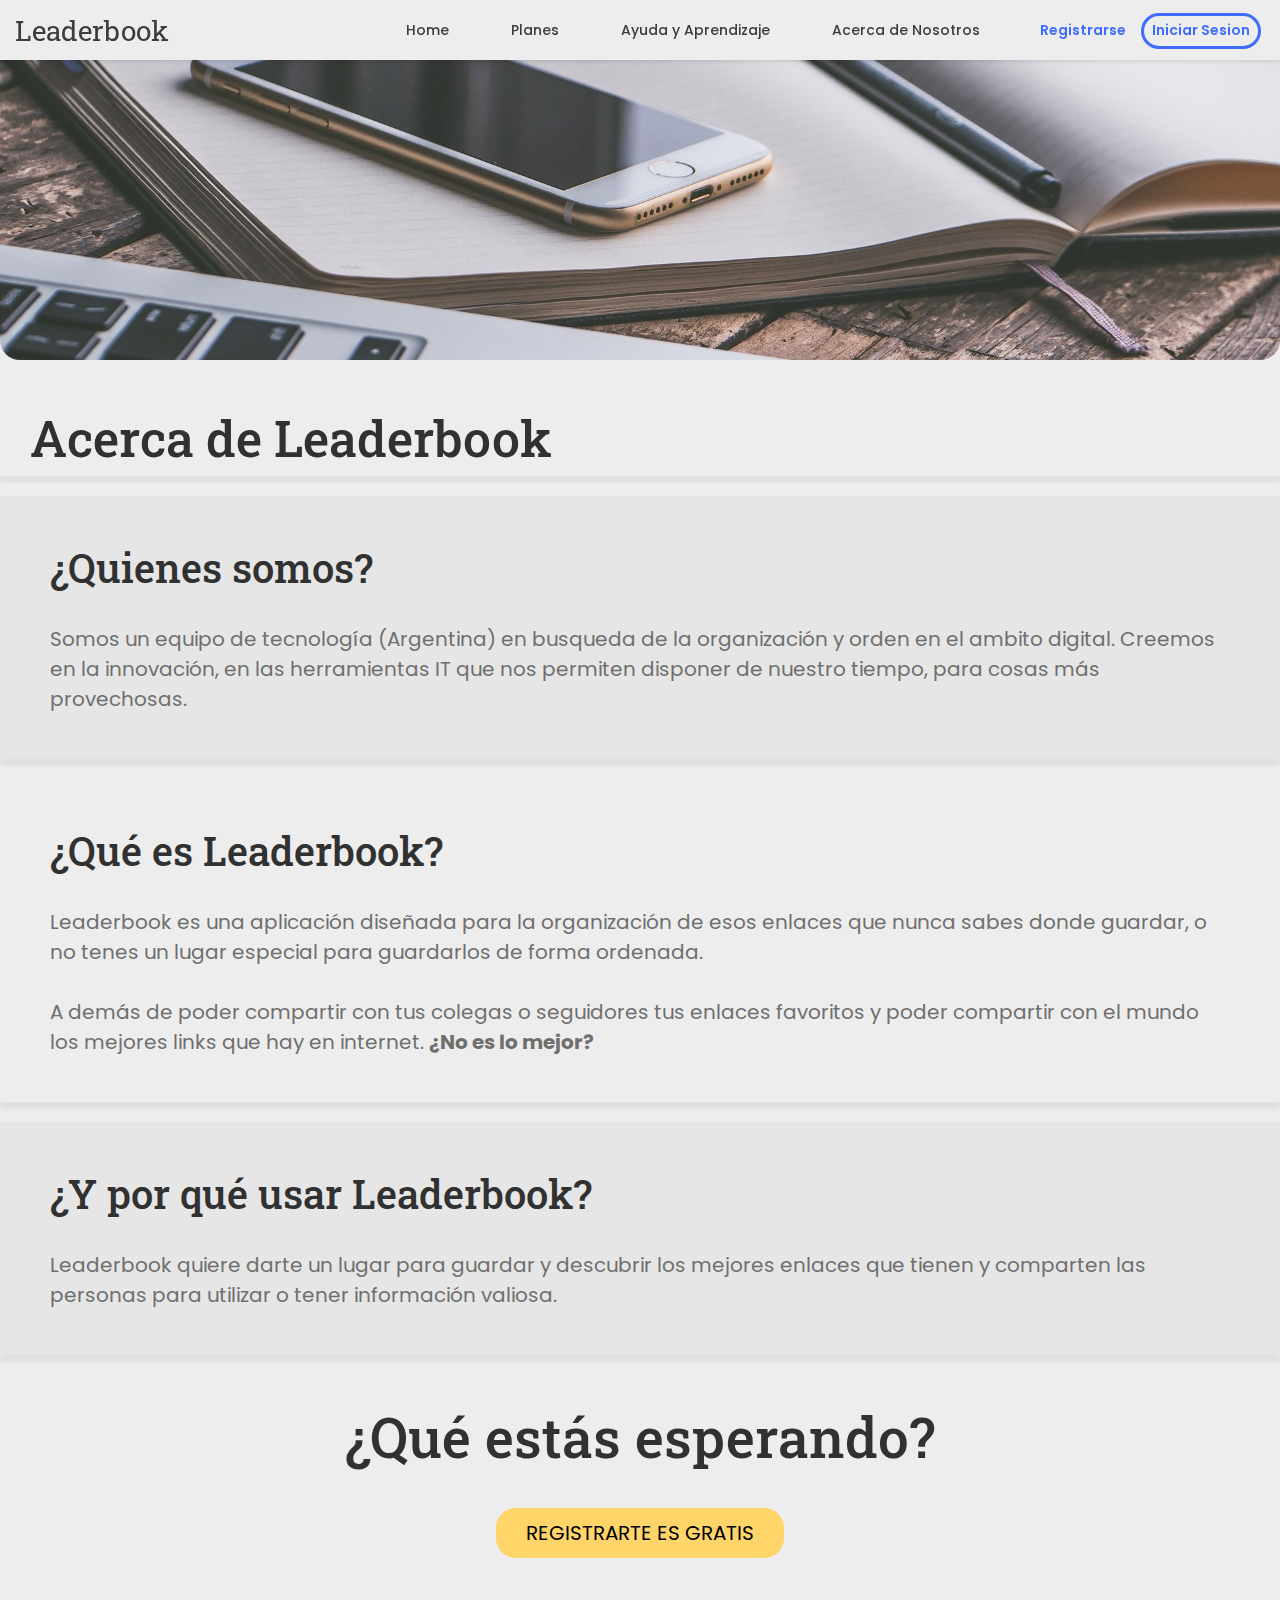
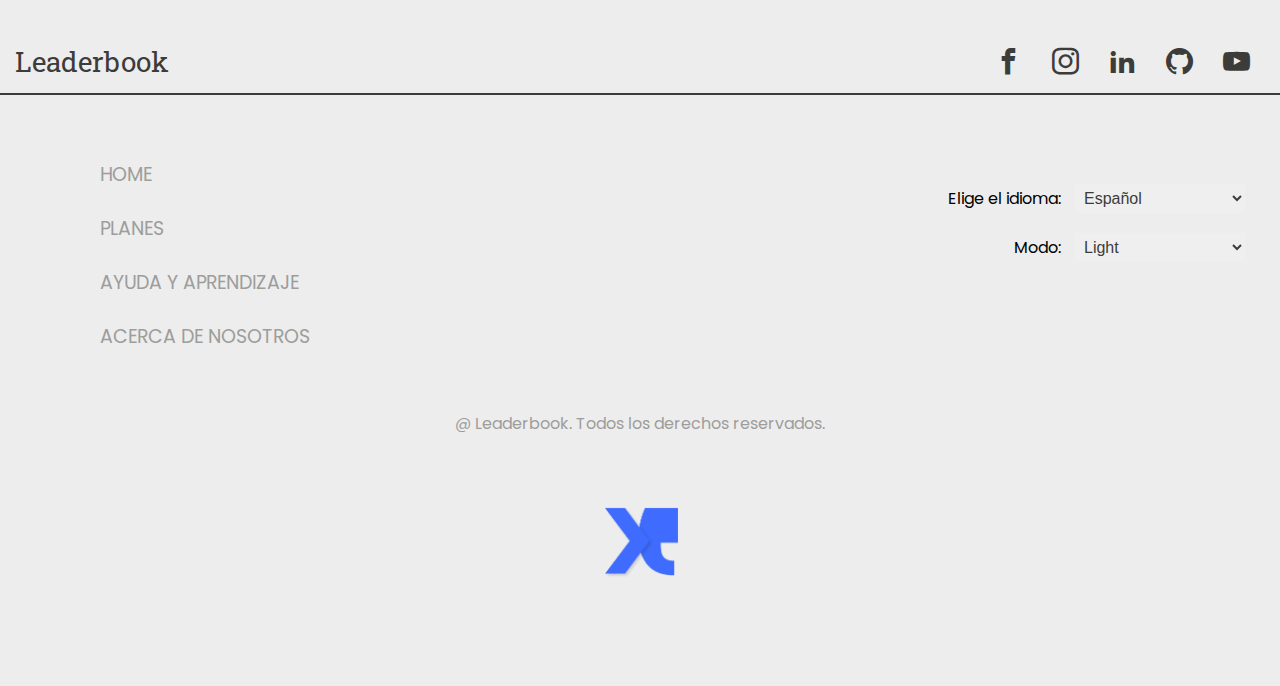
==== about.html @ 975a134c "Add about, images and css" ====
<!DOCTYPE html>
<html lang="es">
<head>
    <!-- Compatibilidad -->
    <meta charset="UTF-8">
    <meta http-equiv="x-ua-compatible" content="ie-edge">
    <meta name="viewport" content="width=device-width, initial-scale=1, shrink-to-fit=no">

    <!-- Titulo -->
    <title>Leaderbook - Guarda, organiza y utiliza los enlaces</title>

    <!--Descripción-->
	<meta name="author" content="Leaderbook">
	<meta name="description" content="Aplicacion utilizada para guardar, organizar y utilizar tus enlaces o links que coinsideres mas importantes">
    <meta name="keywords" content="Bookmark, Marcador, Enlace, Organizar, Link, Mark, App">

    <!-- Fuentes -->
    <link rel="stylesheet" href="./css/fonts.css">
    <link href="https://fonts.googleapis.com/css?family=Poppins:400,500,600|Roboto|Roboto+Slab:500&display=swap" rel="stylesheet">

      <!-- Hojas de estilo -->
      <link rel="stylesheet" href="./css/animate.css">
      <link rel="stylesheet" href="./css/main.css">
      <link rel="stylesheet" href="./css/login.css">

    <!-- Ico -->
    <link rel="icon" type="image/png" href="./img/ico.png">
</head>
<body>
    <!-- Navbar -->
    <header class="navbar animated fadeInDownBig">
        <div class="navbarContainer">
            <div class="logo animated fadeInLeft delay-1s">
                <a href="./index.html"  class="logo__text">Leaderbook</a>
            </div>
            
            <nav class="menu">
                <div class="menu__links ">
                    <a class="menu__link menu__link_before" href="./index.html">Home</a>
                    <a class="menu__link menu__link_before" href="javascript:void(0)" onClick="messageLinks('Planes')">Planes</a>
                    <a class="menu__link menu__link_before" href="javascript:void(0)" onClick="messageLinks('Ayuda y Aprendizaje')">Ayuda y Aprendizaje</a>
                    <a class="menu__link menu__link_before" href="./about.html">Acerca de Nosotros</a>
                </div>
                <div class="menu__login">
                    <span>
                        <a class="menu__link register" href="./register.html">Registrarse</a>
                        <a class="menu__link login" href="./login.html">Iniciar Sesion</a>
                    </span>
                </div>
                <a href="javascript:void(0)" id="menu__hamburguer" class="icon-menu" onClick="showHide()"></a>
            </nav>
        </div>
    </header>

    <!-- Contenedor de todo el sitio excepto navbar y footer -->
    <div class="container">
        <main class="about animated fadeInUpBig">
            <div class="about__image"></div>
            <div class="about__content">
                <h1 class="about__title">Acerca de Leaderbook</h1>
                <div class="about__item animated fadeInLeftBig delay-1s">
                    <h2 class="about__subtitle">¿Quienes somos?</h2>
                    <p class="about__paragraph">
                        Somos un equipo de tecnología (Argentina) en busqueda de la organización y orden en el ambito digital. Creemos en la innovación, en las herramientas IT que nos permiten disponer de nuestro tiempo, para cosas más provechosas.
                    </p>
                </div>
                <div class="about__item animated fadeInRightBig delay-1s">
                    <h2 class="about__subtitle">¿Qué es Leaderbook?</h2>
                    <p class="about__paragraph">
                        Leaderbook es una aplicación diseñada para la organización de esos enlaces que nunca sabes donde guardar, o no tenes un lugar especial para guardarlos de forma ordenada.
                    </p>
                    <p class="about__paragraph">
                        A demás de poder compartir con tus colegas o seguidores tus enlaces favoritos y poder compartir con el mundo los mejores links que hay en internet. <b>¿No es lo mejor?</b> 
                    </p>
                </div>
                <div class="about__item animated fadeInLeftBig delay-2s">
                    <h2 class="about__subtitle">¿Y por qué usar Leaderbook?</h2>
                    <p class="about__paragraph">
                        Leaderbook quiere darte un lugar para guardar y descubrir los mejores enlaces que tienen y comparten las personas para utilizar o tener información valiosa.
                    </p>
                </div>
                <h2 class="about__subtitle about__callback  animated fadeInUpBig delay-3s">¿Qué estás esperando?</h2>
                <a href="./register.html" class="about__buttonContent"><button type="button" class="about__button  animated fadeInUpBig delay-3s">Registrarte es gratis</button></a>
            </div>
        </main>
    </div>
    
    <!-- Footer -->
    <footer class="footer animated fadeInUpBig delay-2s">
        <div class="footer__content">
            <div class="footer__titleContent">
                <div class="footer__title">Leaderbook</div>
                <div class="footer__socialMedia">
                    <a href="javascript:void(0)" onClick="messageLinks('Facebook')"><span class="footer__social_item icon-facebook"></span></a>
                    <a href="javascript:void(0)" onClick="messageLinks('Instagram')"><span class="footer__social_item icon-instagram"></span></a>
                    <a href="javascript:void(0)" onClick="messageLinks('LinkedIn')"><span class="footer__social_item icon-linkedin2"></span></a>
                    <a href="javascript:void(0)" onClick="messageLinks('Github')"><span class="footer__social_item icon-github"></span></a>
                    <a href="javascript:void(0)" onClick="messageLinks('Youtube')"><span class="footer__social_item icon-youtube"></span></a>
                </div>
            </div>
            <div class="footer__sitemap">
                <div class="footer__sitemap_links">
                    <a href="./index.html" class="footer__sitemap_link">Home</a>
                    <a href="javascript:void(0)" onClick="messageLinks('Planes')" class="footer__sitemap_link">Planes</a>
                    <a href="javascript:void(0)" onClick="messageLinks('Ayuda y Aprendizaje')" class="footer__sitemap_link">Ayuda y Aprendizaje</a>
                    <a href="./about.html" class="footer__sitemap_link">Acerca de Nosotros</a>
                </div>
                <div class="footer__sitemap_functions">
                    <div class="footer__sitemap_language">
                        <form action="" class="footer__sitemap_language_form"><label for="language">Elige el idioma: 
                            <select name="language" id="language">
                                <option value="spanish">Español</option>
                                <option value="spanish">English</option>
                            </select>
                        </label></form>
                    </div>
                    <div class="footer__sitemap_mode">
                        <form action="" class="footer__sitemap_mode_form"><label for="mode">Modo: 
                            <select name="mode" id="mode">
                                <option value="spanish">Light</option>
                                <option value="spanish">Dark</option>
                            </select>
                        </label></form>
                    </div>
                </div>
            </div>
            <div class="footer__allrightreserved"> 
                
                <p>@ Leaderbook. Todos los derechos reservados.</p>
                <div class="footer__imageContent">
                    <img src="img/logotipo.png" class="footer__img" width="400" alt="Logo de Gaston Konstantinides">
                </div>
                
            </div>
        </div>
    </footer>
    <!-- Scripts -->
    <script src="./js/scripts.js"></script>
</body>
</html>
---- css/fonts.css ----
@font-face {
  font-family: 'icomoon';
  src:  url('../fonts/icomoon.eot?lxsgrk');
  src:  url('../fonts/icomoon.eot?lxsgrk#iefix') format('embedded-opentype'),
    url('../fonts/icomoon.ttf?lxsgrk') format('truetype'),
    url('../fonts/icomoon.woff?lxsgrk') format('woff'),
    url('../fonts/icomoon.svg?lxsgrk#icomoon') format('svg');
  font-weight: normal;
  font-style: normal;
  font-display: block;
}

[class^="icon-"], [class*=" icon-"] {
  /* use !important to prevent issues with browser extensions that change fonts */
  font-family: 'icomoon' !important;
  speak: none;
  font-style: normal;
  font-weight: normal;
  font-variant: normal;
  text-transform: none;
  line-height: 1;

  /* Better Font Rendering =========== */
  -webkit-font-smoothing: antialiased;
  -moz-osx-font-smoothing: grayscale;
}

.icon-menu:before {
  content: "\e9bd";
}
.icon-heart:before {
  content: "\e9da";
}
.icon-cross:before {
  content: "\ea0f";
}
.icon-facebook:before {
  content: "\ea90";
}
.icon-instagram:before {
  content: "\ea92";
}
.icon-youtube:before {
  content: "\ea9d";
}
.icon-github:before {
  content: "\eab0";
}
.icon-linkedin2:before {
  content: "\eaca";
}
---- css/main.css ----
/* Restaurando valores */
* {
    margin: 0;
    padding: 0;
    list-style: none;
    text-decoration: none;
    font-style: none;
}

/* Fuente */

html {
    font-family: 'Roboto Slab', serif;
    font-size:10px;
    scroll-behavior: smooth;
}

/* Colors and Shadows */

:root {
    /* Colors */
    --light-gray-color: #ededed;
    --dark-gray-color: #3c3c3b;
    --medium-gray-color: #6F6F6E;
    --dark-gray-v2-color: #313131;
    --blue-color: #3f6cfe;
    --dark-blue-color: #2F51BF;
    --white-color: #fff;
    --black-color: #000;
    --light-gray-v2-color: #9d9d9c;
    --yellow-color: #ffd469;
    --yellow-dark-color: #d1aa45;
    /* Shadows */
    --shadow-light-gray: 0 0 5px rgba(0,0,0, .2);
    --shadow-dark-gray: 2px 5px 7px rgba(0,0,0, .4);
    --shadow-lighter-gray:  0px 7px 3px rgba(0,0,0, .05);
}

/* Color de fondo */

html, body {
    background-color: var(--light-gray-color);
}


/* Navbar */

.navbar {
    z-index:2;
    height:60px;
    width:100%;
    background-color: var(--light-gray-color);
    box-shadow: var(--shadow-light-gray);
    position: sticky;
    top:0;
    left:0;
}

.navbarContainer {
    max-width:1366px;
    margin:0 auto;
    display:flex;
    justify-content: space-between;
    align-items:center;
    height:100%;
}

.navbar .logo {
    height:100%;
    display:flex;
    align-items:center;
}

.navbar .logo__text,
.navbar .logo__text:visited {
    padding-left:15px;
    font-size:2.8rem;
    color: var(--dark-gray-color);
    transition: all .3s ease;
}

.navbar .logo__text:hover {
    color: var(--dark-gray-v2-color);
    transition: all .3s ease;
}

.navbar .menu {
    width:100%;
    color: var(--dark-gray-color);
    display: flex;
    height:100%;
    align-items:center;
    justify-content: flex-end;
    position: relative;
}

.navbar .menu .menu__link {
    color: var(--dark-gray-color);
    font-family: 'Poppins', sans-serif;
    font-weight: 500;
    font-size:1.4rem;
    padding:10px 30px;
}

.navbar .menu .menu__link_before {
    position:relative;
}

.navbar .menu .menu__link:hover {
    color: var(--dark-blue-color);
    transition: all .3s ease;
}

.navbar .menu .menu__links .active {
    position: relative;
    color: var(--light-gray-v2-color);
}

.navbar .menu .menu__links .active::before {
    content: '';
    position: absolute;
    height:8px;
    width: 100%;
    top:-13px;
    left:0px;
    background-color: var(--blue-color);
    border-radius: 4px;
}

.navbar .menu .menu__link_before:hover::before {
    content: '';
    position: absolute;
    height:8px;
    width: 100%;
    top:-13px;
    left:0px;
    background-color: var(--dark-blue-color);
    border-radius: 4px;
    transition: all .3s ease;
}

.navbar .menu .menu__login {
    color: var(--dark-gray-color);
    font-family: 'Poppins', sans-serif;
    font-weight: 500;
    font-size:1.4rem;
}

.navbar .menu .menu__login .register {
    padding-right:7px;
}

.navbar .menu .menu__login .login {
    padding-left:15px;
    position: relative;
    padding-right:30px;
}

.navbar .menu .menu__login .login::before {
    content:'';
    position:absolute;
    top:3px;
    left:4px;
    width:80%;
    height:75%;
    border: 3px solid var(--blue-color);
    border-radius:20px;

}

.navbar .menu .menu__login .login,
.navbar .menu .menu__login .register {
    color: var(--blue-color);
    font-weight: 600;
    transition: all .3s ease;
} 

.navbar .menu .menu__login .login:hover,
.navbar .menu .menu__login .register:hover {
    color: var(--dark-blue-color);
}

.navbar .menu .menu__login .login:hover::before {
    border-color: var(--dark-blue-color);
}

.navbar .menu .icon-menu {
    display:none;
}

/* Media queries de Nav */
@media screen and (max-width:769px) {
    html, body {
        font-size:.5em;
    }

    .menu {
        display: none;
        height:auto;
        transition: all .4s ease;
        z-index:1;
    }

    .navbar .menu .icon-menu,
    .navbar .menu .icon-cross {
        display:block;
        padding:15px;
        font-size:3rem;
        text-decoration: none;
        color: var(--dark-gray-color);
        position: absolute;
        top:0;
        right:0;
        z-index: 1;
    }

    .menu__links {
        display:none;
    }

    .menu__login {
        display: none;
    }

    .menu.showMenu {
        display:flex;
        width:100vw;
        height:100vh;
        flex-direction: column;
        justify-content: center;
        background-color: rgba(237,237,237,1);
        position: absolute;
        top:0;
        right:0;
        
    }

    .menu.showMenu .menu__links {
        display:block;
        text-align:center;
        margin: 0 auto;
    }

    .menu.showMenu .menu__login {
        display:block;
        text-align:center;
        margin: 20px auto;
    }


    .menu.showMenu .menu__login .register,
    .menu.showMenu .menu__login .login {
        display:inline-block;
        padding: 2px 5px 0 5px;
        
        font-size:2rem;
        text-transform: uppercase;
    }

    .menu.showMenu .menu__login .login {
        display:block;
        font-weight: 600;
    }

    .menu.showMenu .menu__login .login::before {
        border:0;
    }

    .menu.showMenu .menu__links .menu__link {
        display:block;
        font-size: 3rem;
        font-weight: 600;
        padding:15px 0;
        text-transform: uppercase;
    }

    .navbar .menu .menu__links .active::before {
        height:0;
    }

    .navbar .menu .menu__links .menu__link:hover::before {
        height: 0;
    }
}

/* Contenido de la pagina */
.container {
    width:100%;
    max-width:1366px;
    margin:0 auto;
}

.container .hero {
    width:100%;
    display:grid;
    grid-gap:0px;
    grid-template-columns: 1fr 1fr;
    grid-template-rows: 1fr;
    background-size:cover;
    background-image: url(../img/banner.png);
    border-bottom-left-radius: 20px;
    border-bottom-right-radius: 20px;
    
}

.container .hero .hero__left {
    display:grid;
    grid-template-columns: 1fr;
    grid-template-rows: 1fr .5fr;
    align-items:center;
    justify-items: center;
}

.hero .hero__left .hero__title {
    color: var(--white-color);
    font-family: 'Roboto Slab', serif;
    font-weight: 500;
    font-size: 4.4rem;
    text-align:center;
    align-self: end;
    padding: 0 50px;
}

.hero .hero__buttonContent {
    align-self: start;
}

/* Buttons */

.hero .hero__left .hero__button {
    margin-top:20px;
    padding:10px 30px;
    outline: none;
    font-family: 'Poppins', sans-serif;
    text-transform:uppercase;
    background: var(--yellow-color);
    color:var(--black-color);
    border: none;
    box-shadow: var(--shadow-dark-gray);
    border-radius: 20px;
    font-size:1.8rem;
    cursor:pointer;
    font-weight: 600;
    transition: all .3s ease;
}
.called__button {
    margin-top:20px;
    padding:10px 30px;
    outline: none;
    font-family: 'Poppins', sans-serif;
    text-transform:uppercase;
    background: var(--yellow-color);
    color:var(--black-color);
    border: none;
    box-shadow: var(--shadow-dark-gray);
    border-radius: 20px;
    font-size:1.8rem;
    cursor:pointer;
    font-weight: 500;
    transition: all .3s ease;
}

.hero .hero__left .hero__button:hover,
.called__button:hover {
    background: var(--white-color);
    color:var(--blue-color);
}

/* Sigue el Content */

.hero .hero__imageContent {
    display: flex;
    justify-content: center;
    align-items: center;
    width:100%;
    margin:80px 0;
}

.hero .hero__imageContent .hero__image {
    width:350px;
    padding:30px;
}

.container .hr {
    width: 100%;
    text-align: center;
    margin:30px 0 60px 0;
}

.container .features {
    display:grid;
    grid-template-columns: repeat(3, minmax(200px, 1fr));
    text-align:center;
    grid-gap:40px;
    justify-content: center;
    margin: 30px 0;
}

/* Mediaqueries del Hero */

@media screen and (max-width:769px){
    .container .hero {
        grid-template-columns: 1fr;
        grid-template-rows: auto;
        height:auto;
        background-size: cover;
    }

    .container .hero .hero__left {
        grid-row: 2 / 3;
        grid-template-rows: auto;
    }

    .container .hero .hero__title {
        font-size:3.5rem;
        padding-top:30px;
        height: auto;
    }

    .container .hero .hero__button {
        margin-bottom: 45px;
        height: auto;
    }

    .container .hero .hero__imageContent {
        grid-row: 1 / 2;
        margin:30px 0 0 0;
    }

    .container .hero .hero__image {
        width: 200px;
    }

    .container .hr {
        margin-bottom: 30px;
    }

    .hr img {
        width: 100px;
    }
}

/* Features */

.features .feature__item:last-of-type {
    margin-bottom:50px;
}

.features .feature__item {
    padding:10px;
    box-shadow: -3px 7px 6px rgba(0,0,0, .05);
    border-radius:20px;
    margin-top: 20px;
    margin-bottom:50px;
}

.features .feature__item .feature__item_title {
    font-size:2.4rem;
    font-family: 'Poppins', sans-serif;
    font-weight: 600;
    color: var(--dark-gray-color);
    position:relative;
    margin-bottom:30px
}

.features .feature__item .feature__item_title::before {
    content: '';
    position: absolute;
    left: 0;
    right: 0;
    bottom: -6px;
    margin: auto;
    height:2px;
    width:50px;
    border-radius:4px;
    background-color:var(--dark-gray-v2-color);
}

.features .feature__item .feature__item_imageContent {
    width:100%;
}

.features .feature__item .feature__item_image {
    width:150px;
}

.features .feature__description {
    margin: 20px auto;
    font-family: 'Poppins', sans-serif;
    font-size:1.8rem;
    margin-bottom:60px;
}

.features .feature__description_bold {
    font-weight:bold;
}

/* Mediaqueries de Features */

@media screen and (max-width:600px) {
    .container .features {
        grid-template-columns: 1fr;
        grid-gap:0px;
    }

    .features .feature__item {
        padding: 30px;
        width:60vw;
        box-shadow: 0px 7px 3px rgba(0,0,0, .05);
        margin:20px auto;
        border-radius:10px;
    }

    .features .feature__item:last-of-type {
        margin-bottom: 40px;
    }
}

/* CallToAction */

.called {
    text-align: center;
    width:100%;
}

.called .called__backgroundContent {
    background: url(../img/textura.jpg);
    background-size: 200px;
    background-color:var(--white-color);
    border-bottom-left-radius: 20px;
    border-bottom-right-radius: 20px;
}

.called .called__phrase {
    font-family: 'Roboto Slab', sans-serif;
    font-size: 6.2rem;
    font-weight: lighter;
    color: var(--blue-color);
    padding: 100px 0 0 0;
}

.called .called__description {
    font-family: 'Poppins', sans-serif;
    font-size: 2rem;
    font-weight: normal;
    padding: 20px 0 100px 0;
    color: var(--dark-gray-color);
}

.called .called__button {
    margin: 50px 0 10px 0;
}

/* Mediaqueries de Called */

@media screen and (max-width:769px) {

    .called .called__backgroundContent {
        height:auto;
        background-size:120px;
    }

    .called .called__phrase {
        font-size: 5rem;
        padding:40px 20px 5px 20px;
    }

    .called .called__description {
        padding:0 20px 40px 20px;
    }
}

/* Footer */

.footer {
    width: 100%;
    background: var(--light-gray-color);
    padding-top:30px;
}

.footer__content {
    max-width:1366px;
    margin: 40px auto 0 auto;
}

.footer .footer__titleContent {
    position: relative;
    padding:15px;
    display:flex;
    justify-content: space-between;
    align-items: center;
}

.footer .footer__titleContent::before {
    content: '';
    height:2px;
    bottom: 0;
    left:0;
    width:100%;
    position: absolute;
    background-color: var(--dark-gray-color);
}

.footer .footer__title {
    font-size: 2.8rem;
    font-family: 'Roboto Slab', serif;
    color: var(--dark-gray-color);
}

.footer .footer__socialMedia {
    display:flex;
    align-items: center;
    vertical-align: center;
}

.footer .footer__social_item,
.footer .footer__social_item:visited {
    font-size:2.7rem;
    color: var(--dark-gray-color);
    padding: 15px;
    transition: all .3s ease;
}

.footer .footer__social_item:hover {
    color: var(--blue-color);
}

.footer .footer__sitemap {
    display:grid;
    grid-template-columns: repeat(2, 1fr);
    grid-gap: 0px;
    margin-bottom: 3rem;
}

.footer__sitemap .footer__sitemap_links {
    padding-top:40px;
    padding-left:100px;
    justify-self: flex-start;
}

.footer__sitemap .footer__sitemap_link {
    display:block;
    color: var(--light-gray-v2-color);
    font-family: 'Poppins', sans-serif;
    text-transform: uppercase;
    padding-top:25px;
    font-size:1.9rem;
    transition: all .3s ease;
}

.footer__sitemap .footer__sitemap_link:hover{
    color:var(--dark-gray-v2-color);
}

.footer__sitemap .footer__sitemap_functions {
    justify-self: flex-end;
    padding-right:25px;
    font-size:1.6rem;
    font-family: 'Poppins', sans-serif;
    color: var(--black-color);
    display:grid;
    grid-template-columns: 1fr;
    grid-template-rows: repeat(2, 1fr);
    justify-content: end;
    align-items: flex-end;

}

.footer__sitemap_language {
    justify-self:flex-end;
    align-self: flex-end;
}

.footer__sitemap_language_form select {
    width:170px;
    margin:10px;
    padding:5px;
    border: 0;
    outline: none;
    font-size:1.6rem;
    color:var(--dark-gray-color);
    font-weight: 500;
}

.footer__sitemap_mode_form select {
    width:170px;
    margin:10px;
    padding:5px;
    border: 0;
    outline: none;
    font-size:1.6rem;
    color:var(--dark-gray-color);
    font-weight: 500;
}

.footer__sitemap_mode {
    justify-self:flex-end;
    align-self: flex-start;
}

.footer__allrightreserved {
    text-align: center;
 
    font-size: 1.6rem;
    color: var(--light-gray-v2-color);
    font-family: 'Poppins', sans-serif;

}

.footer__allrightreserved p {
    margin-top:60px;
}

.footer__imageContent {
    margin-top: 40px;
    padding: 30px 0 100px 0;



}

.footer__img {
    width:75px;
}

/* Mediaqueries de Footer */

@media screen and (max-width:769px) {
    .footer .footer__content {
        margin: 0;
        z-index:1;
    }

    .footer .footer__titleContent {
        flex-direction: column;
    }

    .footer .footer__titleContent .footer__title {
        margin-bottom: 20px;
    }

    .footer .footer__sitemap {
        grid-template-columns: 1fr;
        text-align: center;
        justify-content: center;
        align-items:center;
        margin: 0 auto;

    }

    .footer .footer__sitemap_links {
        padding: 0 0 20px 0;
        margin: 0 auto;
        grid-column: 1 / 3;
        grid-row: 2 / 3;
    }

    .footer .footer__sitemap .footer__sitemap_functions {
        padding:50px 0 0 0;
        justify-self: center;
        grid-column: 1 / 2;
        grid-row: 1 / 2;
    }

    .footer .footer__sitemap .footer__sitemap_functions .footer__sitemap_mode select,
    .footer .footer__sitemap .footer__sitemap_functions .footer__sitemap_language select {
        display:block;
    }

    .footer .footer__sitemap .footer__sitemap_language_form {
        margin: 0 auto;
    }
    .footer__imageContent {
        padding-bottom: 75px;
    }

    .footer__img {
        width:50px;
        
    }
}


/* Secciones */

/* Registro y Login */


.container .register,
.container .login {
    margin: 0px auto 100px auto;
    background-color: var(--light-gray-color);
    width: 700px;
    border-radius:50px;
    box-shadow: var(--shadow-lighter-gray);
    text-align:center;
    padding:10px 0 20px 0;
}

.register .register__image,
.login .login__image {
    margin-top:30px;
    width:100px;

    box-shadow: var(--shadow-lighter-gray);
}

.container .register__title,
.container .login__title {
    margin-top:20px;
    font-size:3.5rem;
    font-weight: 400;
    color: var(--blue-color);
    color: var(--dark-gray-v2-color)

}

.container .register__form,
.container .login__form {
    margin: 30px auto 0 auto;
}

.container .register__input,
.container .login__input {
    display:block;
    margin: 20px auto;
    padding:12px;
    border-radius:15px;
    outline: none;
    border: 0;
    width:60%;
    font-size:1.8rem;
    box-shadow: var(--shadow-lighter-gray);
}

.container .register__input::placeholder,
.container .login__input::placeholder {
    color:var(--light-gray-v2-color);
}

.container .register__input:last-of-type,
.container .login__input:last-of-type {
    background: #ffd469;
    color: #000;
    width:35%;
    margin-bottom:20px;
}

.container .register__input:last-of-type {
    margin-bottom: 10px;
}

.container .register__login,
.container .login__register {
    display:block;
    font-size: 1.6rem;
    text-decoration: none;
    color: var(--dark-gray-v2-color);
    font-weight: 400;
}

.container .login__lostPassword {
    margin-bottom:10px;
    padding: 10px;
    background: #e1e1e1;
    color: var(--medium-gray-color);
}

@media screen and (max-width: 769px) {
    .container .register,
    .container .login {
        width:100%;
        margin-bottom:40px;
    }
}

/* About */

.container .about {
    background-color: var(--light-gray-color);
    color: var(--dark-gray-v2-color);
    text-align:center;
}

.about .about__image {
    width:100%;
    background-image: url(../img/image.jpg);
    background-size:cover;
    background-position: center;
    height: 300px;
    border-bottom-left-radius: 20px;
    border-bottom-right-radius: 20px;
}

.about .about__title {
    font-size:5rem;
    margin: 40px 0 20px 0;
    padding:5px 30px;
    box-shadow: var(--shadow-lighter-gray);
    font-weight: 500;
    text-align:left;
    
}

.about .about__item {
    padding:20px;
    margin:20px 0;
    box-shadow: var(--shadow-lighter-gray);
    text-align:left;
}

.about__item:nth-child(2n) {
    background-color: #e6e6e6;
}

.about .about__subtitle {
    font-size:4rem;
    margin: 20px 0;
    padding:5px 30px;
    font-weight: 500;
}

.about .about__paragraph {
    font-family: 'Poppins', sans-serif;
    font-size:2rem;
    margin: 20px 0;
    padding:5px 30px;
    font-weight: 400;
    color: var(--medium-gray-color)
}

.about .about__callback {
    text-align:center;
    font-size:5.5rem;
    margin-top:40px;
}

.about .about__button {
    background-color: var(--yellow-color);
    color: var(--black-color);
    outline: none;
    padding:10px 30px;
    font-family: 'Poppins', sans-serif;
    text-transform: uppercase;
    font-size:2rem;
    border:0;
    border-radius:20px;
    margin-top:10px;
}

.about .about__button:hover {
    background: var(--white-color);
    color:var(--blue-color);
}
---- css/login.css ----
body {
    background-image: url(../img/textura2.jpg);
    background-size: 200px;
    background-color: #ededed;
}

@media screen and (max-width:769px) {
    body {
        background-size:100px;
    }
}
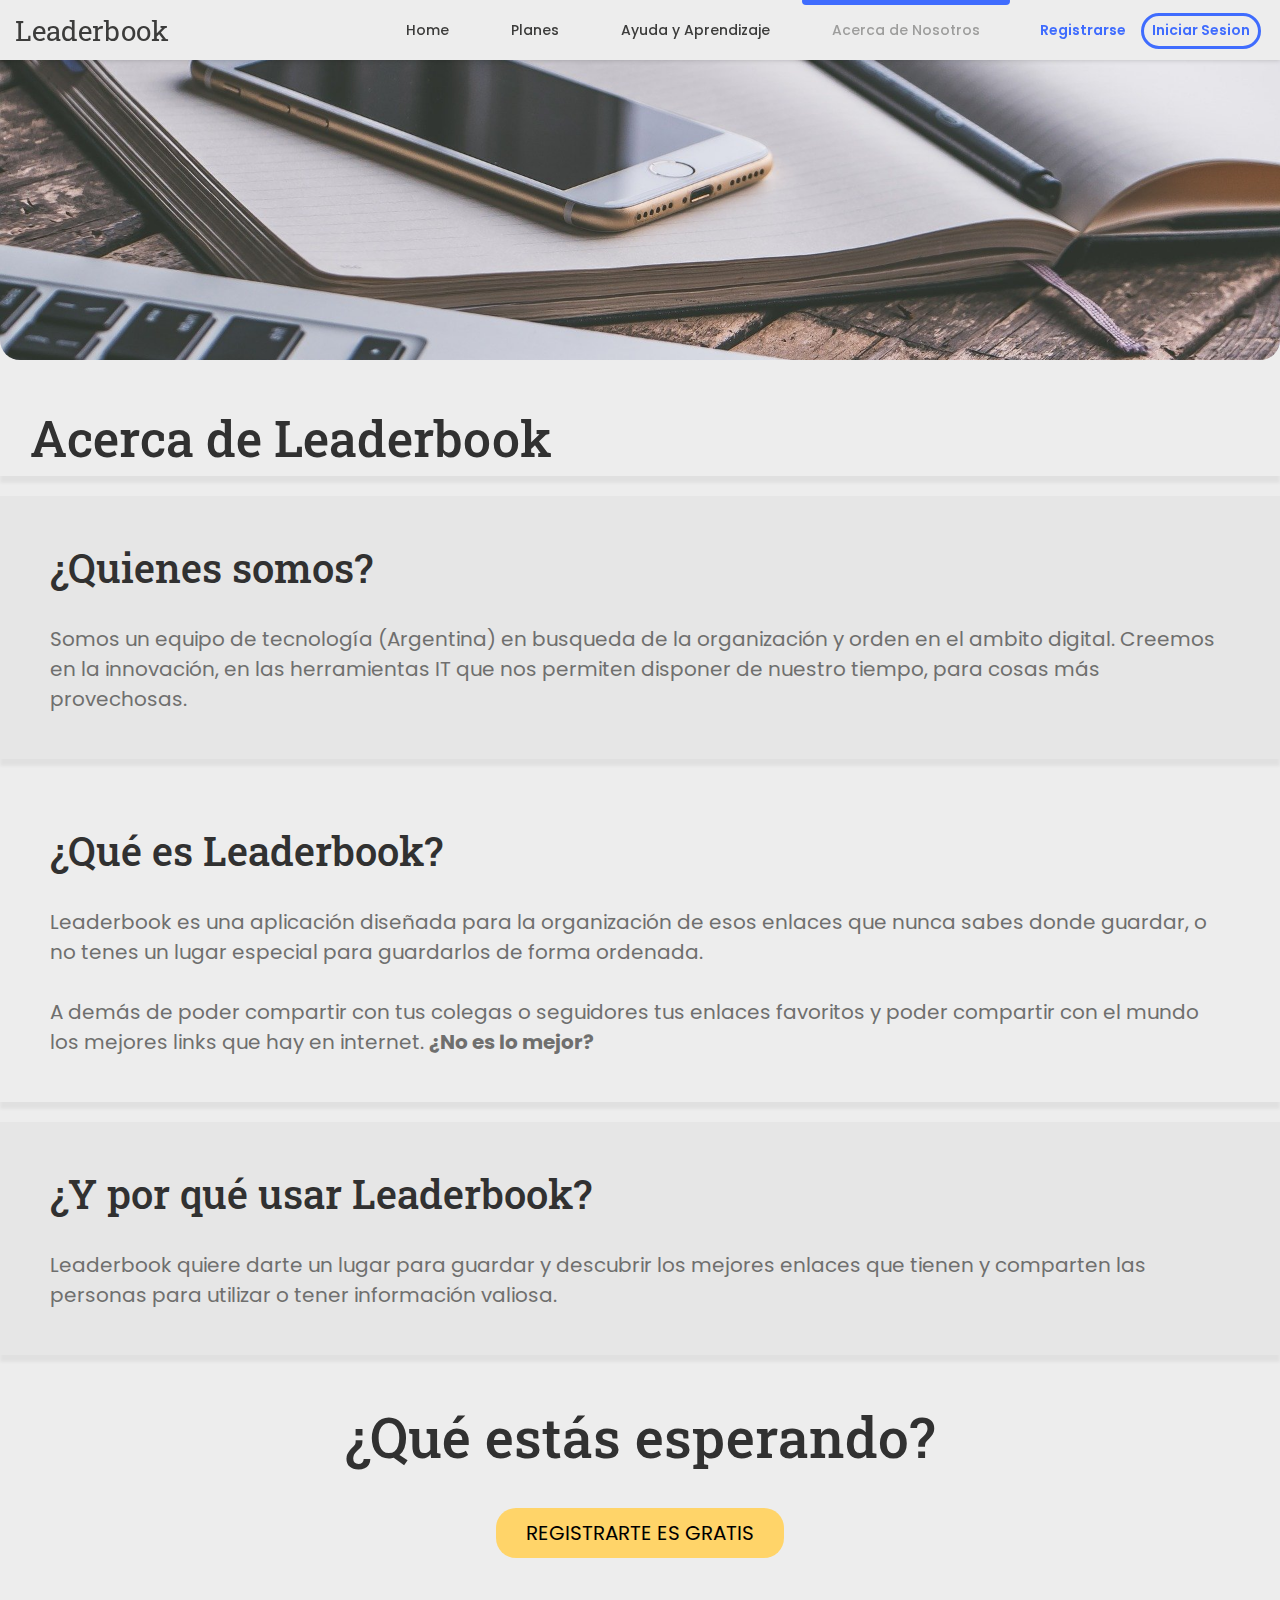
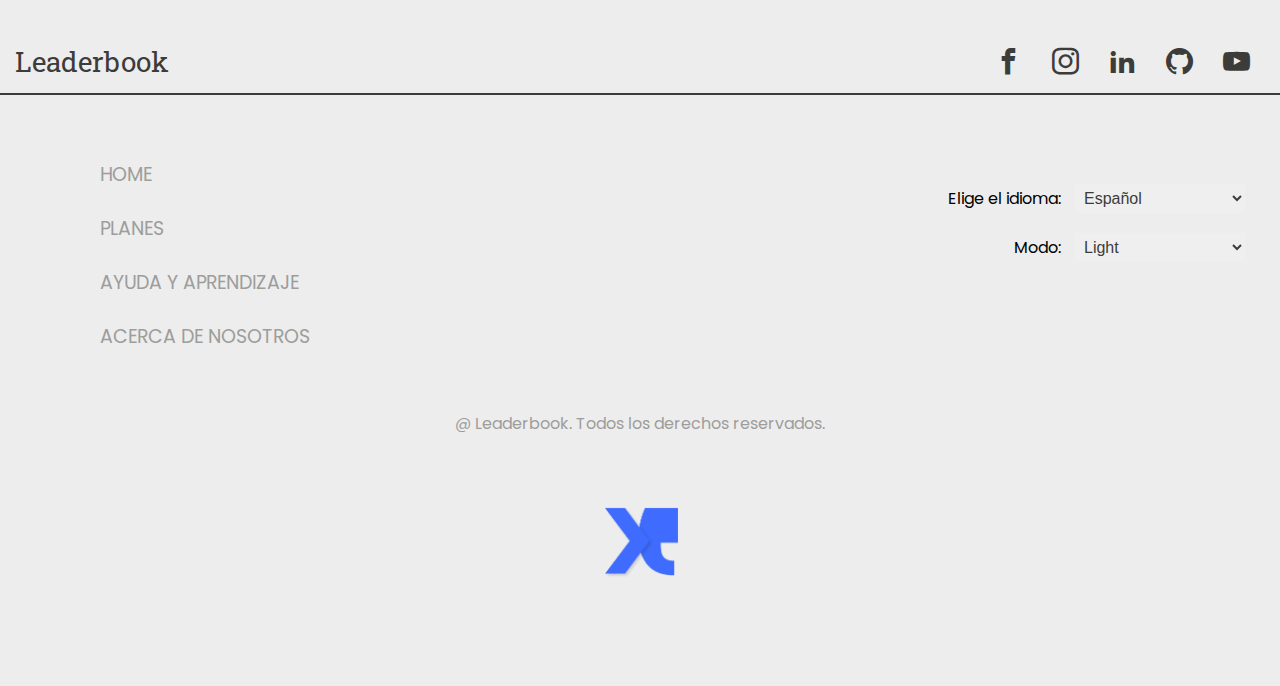
==== commit 66ff1d98: "Agregamos faq.html y algunos estilos para el Dark Mode" ====
--- a/about.html
+++ b/about.html
@@ -7,7 +7,7 @@
     <meta name="viewport" content="width=device-width, initial-scale=1, shrink-to-fit=no">
 
     <!-- Titulo -->
-    <title>Leaderbook - Guarda, organiza y utiliza los enlaces</title>
+    <title>Sobre Leaderbook - Guarda, organiza y utiliza los enlaces</title>
 
     <!--Descripción-->
 	<meta name="author" content="Leaderbook">
@@ -38,8 +38,8 @@
                 <div class="menu__links ">
                     <a class="menu__link menu__link_before" href="./index.html">Home</a>
                     <a class="menu__link menu__link_before" href="javascript:void(0)" onClick="messageLinks('Planes')">Planes</a>
-                    <a class="menu__link menu__link_before" href="javascript:void(0)" onClick="messageLinks('Ayuda y Aprendizaje')">Ayuda y Aprendizaje</a>
-                    <a class="menu__link menu__link_before" href="./about.html">Acerca de Nosotros</a>
+                    <a class="menu__link menu__link_before" href="./faq.html">Ayuda y Aprendizaje</a>
+                    <a class="menu__link menu__link_before active" href="./about.html">Acerca de Nosotros</a>
                 </div>
                 <div class="menu__login">
                     <span>
@@ -102,7 +102,7 @@
                 <div class="footer__sitemap_links">
                     <a href="./index.html" class="footer__sitemap_link">Home</a>
                     <a href="javascript:void(0)" onClick="messageLinks('Planes')" class="footer__sitemap_link">Planes</a>
-                    <a href="javascript:void(0)" onClick="messageLinks('Ayuda y Aprendizaje')" class="footer__sitemap_link">Ayuda y Aprendizaje</a>
+                    <a href="./faq.html" class="footer__sitemap_link">Ayuda y Aprendizaje</a>
                     <a href="./about.html" class="footer__sitemap_link">Acerca de Nosotros</a>
                 </div>
                 <div class="footer__sitemap_functions">
@@ -110,15 +110,15 @@
                         <form action="" class="footer__sitemap_language_form"><label for="language">Elige el idioma: 
                             <select name="language" id="language">
                                 <option value="spanish">Español</option>
-                                <option value="spanish">English</option>
+                                <option value="english">English</option>
                             </select>
                         </label></form>
                     </div>
                     <div class="footer__sitemap_mode">
                         <form action="" class="footer__sitemap_mode_form"><label for="mode">Modo: 
-                            <select name="mode" id="mode">
-                                <option value="spanish">Light</option>
-                                <option value="spanish">Dark</option>
+                            <select name="mode" id="mode" onChange="themePage()">
+                                <option value="light">Light</option>
+                                <option value="dark">Dark</option>
                             </select>
                         </label></form>
                     </div>
--- a/css/main.css
+++ b/css/main.css
@@ -184,7 +184,8 @@
     border-color: var(--dark-blue-color);
 }
 
-.navbar .menu .icon-menu {
+.navbar .menu .icon-menu,
+.navbar .menu .icon-cross {
     display:none;
 }
 
@@ -791,7 +792,8 @@
     margin: 0px auto 100px auto;
     background-color: var(--light-gray-color);
     width: 700px;
-    border-radius:50px;
+    border-bottom-right-radius: 50px;
+    border-bottom-left-radius: 50px;
     box-shadow: var(--shadow-lighter-gray);
     text-align:center;
     padding:10px 0 20px 0;
@@ -810,7 +812,6 @@
     margin-top:20px;
     font-size:3.5rem;
     font-weight: 400;
-    color: var(--blue-color);
     color: var(--dark-gray-v2-color)
 
 }
@@ -840,8 +841,8 @@
 
 .container .register__input:last-of-type,
 .container .login__input:last-of-type {
-    background: #ffd469;
-    color: #000;
+    background: var(--yellow-color);
+    color: var(--black-color);
     width:35%;
     margin-bottom:20px;
 }
@@ -951,4 +952,259 @@
 .about .about__button:hover {
     background: var(--white-color);
     color:var(--blue-color);
+}
+
+/* Responsive de resolución 1024px */
+
+@media screen and (min-width: 770px) and (max-width: 1100px) {
+    html,body {
+        font-size:8px;
+    }
+
+    .navbar .menu .menu__link {
+        padding: 10px 10px;
+    }
+}
+
+/* Faq */
+
+.container .faq {
+    width:100%;
+    background-color: var(--light-gray-color);
+    color: var(--dark-gray-color);
+    text-align:center;
+}
+
+.faq .faq__image {
+    background-image: url(../img/image2.jpg);
+    width:100%;
+    background-size:cover;
+    background-position:center;
+    height: 300px;
+    border-bottom-left-radius: 20px;
+    border-bottom-right-radius: 20px;
+}
+
+.faq .faq__searchContent {
+    margin: 10px 0;
+    width:100%;
+    padding:20px;
+    background-image: url(../img/textura3.jpg);
+    background-size:200px;
+    box-sizing: border-box;
+    border-bottom-left-radius: 10px;
+    border-bottom-right-radius: 10px;
+}
+
+.faq .faq__searchBar {
+    width:50%;
+    padding:10px 20px;;
+    font-size: 1.9rem;
+    border:0;
+    border-radius:20px;
+    outline: none;
+    box-shadow: var(--shadow-lighter-gray);
+}
+
+.faq .faq__searchButton {
+    margin: 0 0 0 10px;
+    border-radius:20px;
+    padding:10px;
+    cursor: pointer;
+    font-size:1.9rem;
+    background: var(--yellow-color);
+    border: 0;
+    outline: 0;
+    box-shadow: var(--shadow-lighter-gray);
+}
+
+.faq .faq__title {
+    font-size:5rem;
+    margin:40px 0;
+}
+
+.faq .faq__link {
+    width: 100%;
+}
+
+.faq .faq__sendEmailContent {
+    border-radius: 20px;
+    background-color: var(--white-color);
+    padding: 20px 30px;
+    width: fit-content;
+    margin: 0 auto;
+    font-size:2rem;
+    text-transform: uppercase;
+    font-family: 'Poppins', sans-serif;
+    color: var(--blue-color);
+    line-height: 2.5rem;
+    box-shadow: var(--shadow-light-gray);
+
+}
+
+.faq .faq__sendEmail_title {
+    color: var(--blue-color);
+}
+
+.faq .faq__sendEmail_subtitle {
+    font-size:1.4rem;
+    color: #6f91ff;
+}
+
+.faq .faq__articles {
+    display:grid;
+    grid-template-columns: repeat(2, minmax(300px, 1fr));
+    grid-gap:60px 20px ;
+    padding:40px;
+    margin:20px 0 0 0;
+    text-align:left;
+    grid-auto-columns: auto;
+}
+
+.faq .faq__article {
+    font-size:2rem;
+    font-family: 'Poppins', sans-serif;
+    background-image: url(../img/textura3.jpg);
+    padding:30px;
+    border-bottom-left-radius: 10px;
+    border-bottom-right-radius: 10px;
+}
+
+.faq .faq__article_title {
+    line-height: 3.5rem;
+    margin-bottom:20px;
+}
+
+.faq .faq__article_link,
+.faq .faq__article_link:visited {
+    text-decoration: none;
+    color:var(--white-color);
+}
+
+.faq .faq__article:hover {
+    opacity:.8;
+}
+
+/* Mediaqueries de FAQ */
+
+@media screen and (max-width:769px) {
+    .faq .faq__articles {
+        grid-template-columns: 1fr;
+    }
+}
+
+/* Dark mode */
+
+body.dark,
+body.dark .container .register,
+body.dark .container .login,
+body.dark .container .about {
+    background-color: var(--dark-gray-v2-color);
+    color: var(--white-color);
+}
+
+body.dark .navbar,
+body.dark .footer {
+    background-color: var(--dark-gray-v2-color);
+}
+
+body.dark .container .faq {
+    background-color: var(--dark-gray-color);
+    color: var(--white-color);
+}
+
+body.dark .faq .faq__sendEmail_subtitle {
+    color: var(--yellow-dark-color);
+}
+
+body.dark .navbar .logo__text,
+body.dark .navbar .logo__text:visited,
+body.dark .navbar .menu .menu__link,
+body.dark .navbar .menu,
+body.dark .features .feature__item .feature__item_title,
+body.dark .footer__social_item, 
+body.dark .footer__title,
+body.dark .footer__sitemap_functions,
+body.dark .called__description,
+body.dark .container .register__login,
+body.dark .container .login__register,
+body.dark .about .about__paragraph {
+color: var(--light-gray-color);
+}
+
+body.dark .called .called__backgroundContent {
+    background-image: url(../img/textura3.jpg);
+}
+
+body.dark .called__phrase,
+body.dark .container .register__title,
+body.dark .container .login__title {
+    color: var(--white-color);
+}
+
+body.dark .container .login__lostPassword {
+    background: var(--medium-gray-color);
+    color:var(--light-gray-v2-color);
+}
+
+body.dark .about__item:nth-child(2n) {
+    background: var(--dark-gray-color);
+}
+
+body.dark .about .about__subtitle,
+body.dark .faq .faq__sendEmail_title
+  {
+    color: var(--yellow-color)
+}
+
+body.dark .about .about__callback {
+    color: var(--light-gray-color);
+}
+
+body.dark .navbar .menu .register,
+body.dark .navbar .menu .login {
+    color:var(--blue-color);
+}
+
+body.dark .faq .faq__sendEmailContent {
+    background-color:var(--dark-gray-v2-color);
+}
+
+body.dark .navbar .menu__login .login,
+body.dark .navbar .menu__login .register {
+    color: var(--yellow-color);
+}
+
+body.dark .navbar .menu__login .login::before {
+    border-color: var(--yellow-color);
+}
+
+body.dark .navbar .menu .menu__link:hover::before {
+    background-color:var(--yellow-dark-color);
+}
+
+body.dark .navbar .menu .menu__link.active::before {
+    background-color:var(--yellow-color)
+}
+
+body.dark .footer .footer__content .footer__socialMedia .footer__social_item:hover {
+    color: var(--yellow-color);
+}
+
+body.dark .footer .footer__content .footer__sitemap_link:hover {
+    color:var(--white-color)
+}
+
+@media screen and (max-width: 769px) {
+    body.dark .navbar .menu .icon-menu,
+    body.dark .navbar .menu .icon-cross {
+        color:var(--light-gray-v2-color);
+    }
+
+    body.dark .menu.showMenu {
+        background-color: var(--dark-gray-v2-color);
+    }
+
+    
+    
 }--- a/css/login.css
+++ b/css/login.css
@@ -8,4 +8,8 @@
     body {
         background-size:100px;
     }
+}
+
+body.dark {
+    background-image: url(../img/textura4.jpg);
 }